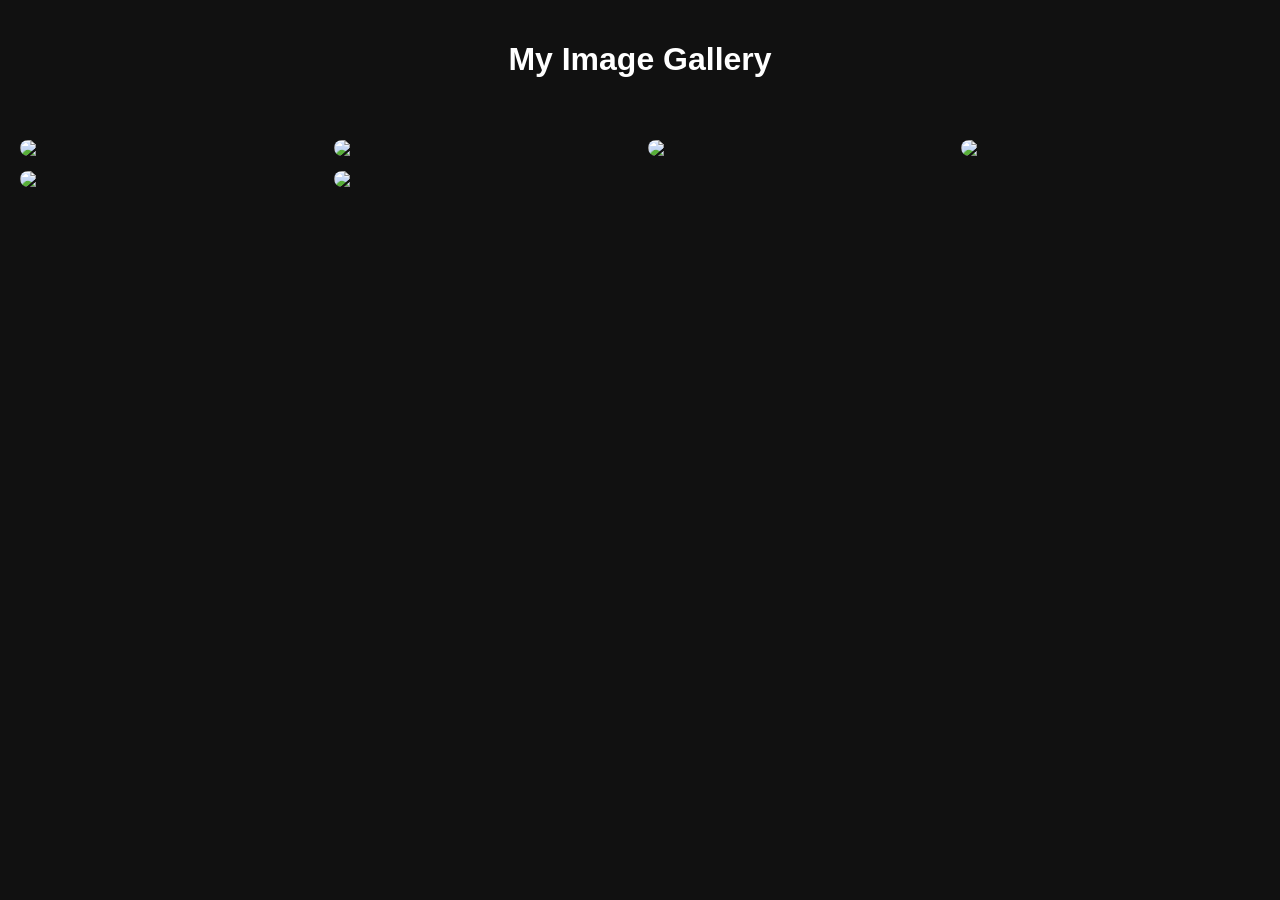
==== index.html @ fc0a10a6 "Initial project upload" ====
<!DOCTYPE html>
<html lang="en">
<head>
    <meta charset="UTF-8">
    <title>Modern Image Gallery</title>
    <link rel="stylesheet" href="style.css">
</head>
<body>

<h1>My Image Gallery</h1>

<div class="gallery">
    <img src="https://picsum.photos/id/1015/400/300">
    <img src="https://picsum.photos/id/1016/400/300">
    <img src="https://picsum.photos/id/1025/400/300">
    <img src="https://picsum.photos/id/1035/400/300">
    <img src="https://picsum.photos/id/1043/400/300">
    <img src="https://picsum.photos/id/1050/400/300">
</div>

<div class="lightbox" id="lightbox">
    <span class="close">&times;</span>
    <span class="prev">&#10094;</span>
    <img class="lightbox-img" id="lightbox-img">
    <span class="next">&#10095;</span>
</div>

<script src="script.js"></script>
</body>
</html>
---- style.css ----
body {
    margin: 0;
    font-family: Arial, sans-serif;
    background: #111;
    color: white;
    text-align: center;
}

h1 {
    padding: 20px;
}

.gallery {
    display: grid;
    grid-template-columns: repeat(auto-fit, minmax(250px, 1fr));
    gap: 15px;
    padding: 20px;
}

.gallery img {
    width: 100%;
    border-radius: 10px;
    cursor: pointer;
    transition: transform 0.3s ease, box-shadow 0.3s ease;
}

.gallery img:hover {
    transform: scale(1.05);
    box-shadow: 0 8px 20px rgba(255,255,255,0.3);
}

.lightbox {
    display: none;
    position: fixed;
    inset: 0;
    background: rgba(0,0,0,0.9);
    justify-content: center;
    align-items: center;
}

.lightbox-img {
    max-width: 80%;
    max-height: 80%;
    border-radius: 10px;
}

.close {
    position: absolute;
    top: 20px;
    right: 40px;
    font-size: 40px;
    cursor: pointer;
}

.prev, .next {
    position: absolute;
    top: 50%;
    transform: translateY(-50%);
    font-size: 50px;
    cursor: pointer;
    color: white;
    padding: 10px;
    user-select: none;
}

.prev {
    left: 30px;
}

.next {
    right: 30px;
}

.prev:hover, .next:hover {
    color: #00ffcc;
}
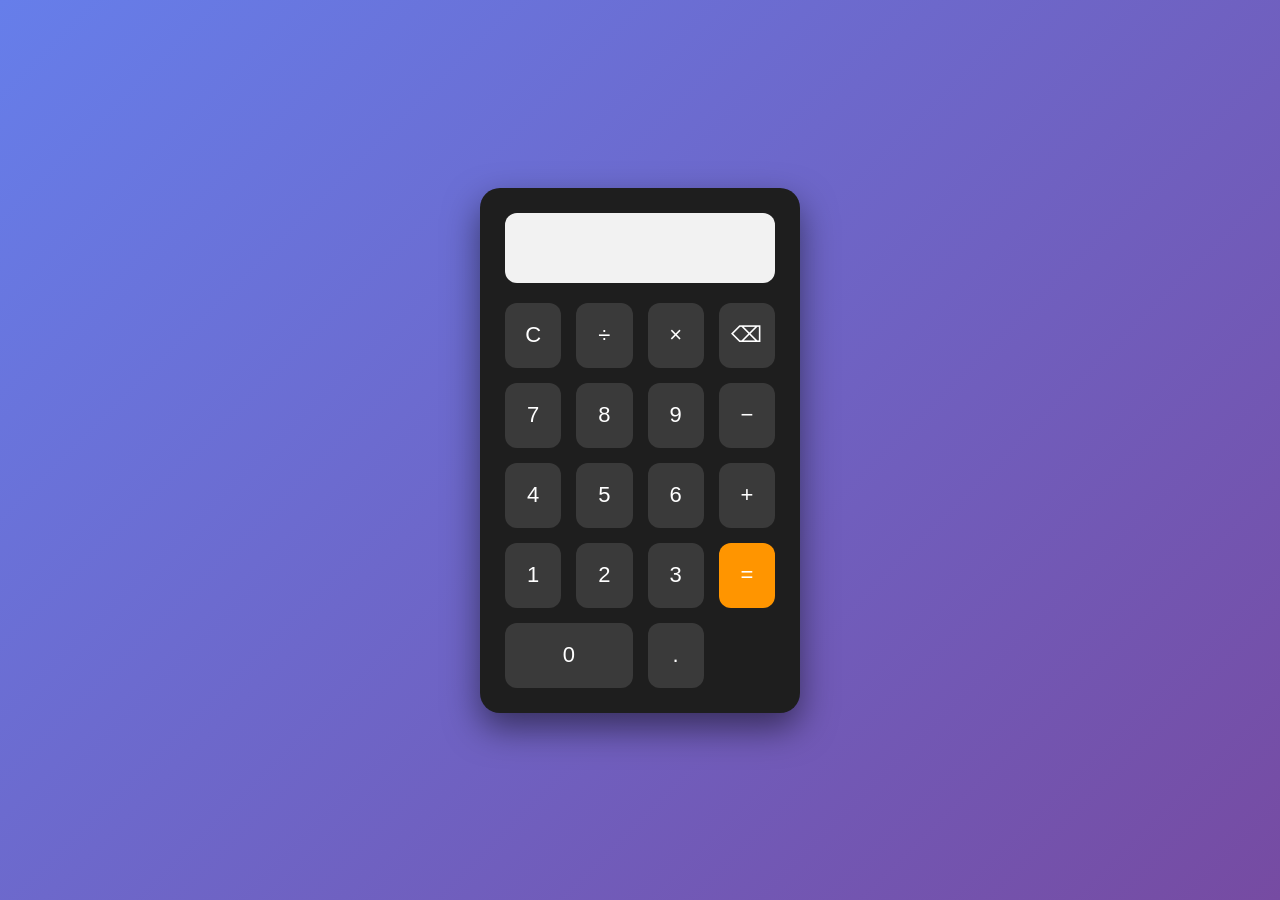
==== commit 3f61e112: "Add files via upload" ====
--- a/index.html
+++ b/index.html
@@ -2,27 +2,38 @@
 <html lang="en">
 <head>
     <meta charset="UTF-8">
-    <title>Modern Image Gallery</title>
+    <title>Calculator</title>
     <link rel="stylesheet" href="style.css">
 </head>
 <body>
 
-<h1>My Image Gallery</h1>
+<div class="calculator">
+    <input type="text" id="display" readonly>
 
-<div class="gallery">
-    <img src="https://picsum.photos/id/1015/400/300">
-    <img src="https://picsum.photos/id/1016/400/300">
-    <img src="https://picsum.photos/id/1025/400/300">
-    <img src="https://picsum.photos/id/1035/400/300">
-    <img src="https://picsum.photos/id/1043/400/300">
-    <img src="https://picsum.photos/id/1050/400/300">
-</div>
+    <div class="buttons">
+        <button onclick="clearDisplay()">C</button>
+        <button onclick="appendValue('/')">÷</button>
+        <button onclick="appendValue('*')">×</button>
+        <button onclick="deleteLast()">⌫</button>
 
-<div class="lightbox" id="lightbox">
-    <span class="close">&times;</span>
-    <span class="prev">&#10094;</span>
-    <img class="lightbox-img" id="lightbox-img">
-    <span class="next">&#10095;</span>
+        <button onclick="appendValue('7')">7</button>
+        <button onclick="appendValue('8')">8</button>
+        <button onclick="appendValue('9')">9</button>
+        <button onclick="appendValue('-')">−</button>
+
+        <button onclick="appendValue('4')">4</button>
+        <button onclick="appendValue('5')">5</button>
+        <button onclick="appendValue('6')">6</button>
+        <button onclick="appendValue('+')">+</button>
+
+        <button onclick="appendValue('1')">1</button>
+        <button onclick="appendValue('2')">2</button>
+        <button onclick="appendValue('3')">3</button>
+        <button class="equal" onclick="calculate()">=</button>
+
+        <button onclick="appendValue('0')" class="zero">0</button>
+        <button onclick="appendValue('.')">.</button>
+    </div>
 </div>
 
 <script src="script.js"></script>
--- a/style.css
+++ b/style.css
@@ -1,76 +1,68 @@
-body {
+* {
+    box-sizing: border-box;
     margin: 0;
-    font-family: Arial, sans-serif;
-    background: #111;
-    color: white;
-    text-align: center;
+    padding: 0;
 }
 
-h1 {
-    padding: 20px;
+body {
+    display: flex;
+    justify-content: center;
+    align-items: center;
+    height: 100vh;
+    background: linear-gradient(135deg, #667eea, #764ba2);
+    font-family: Arial, sans-serif;
 }
 
-.gallery {
-    display: grid;
-    grid-template-columns: repeat(auto-fit, minmax(250px, 1fr));
-    gap: 15px;
-    padding: 20px;
+.calculator {
+    background: #1e1e1e;
+    padding: 25px;
+    border-radius: 20px;
+    width: 320px;
+    box-shadow: 0 15px 35px rgba(0,0,0,0.5);
 }
 
-.gallery img {
+#display {
     width: 100%;
-    border-radius: 10px;
-    cursor: pointer;
-    transition: transform 0.3s ease, box-shadow 0.3s ease;
+    height: 70px;
+    font-size: 28px;
+    text-align: right;
+    padding: 15px;
+    border: none;
+    border-radius: 12px;
+    margin-bottom: 20px;
+    outline: none;
+    background: #f2f2f2;
 }
 
-.gallery img:hover {
-    transform: scale(1.05);
-    box-shadow: 0 8px 20px rgba(255,255,255,0.3);
+.buttons {
+    display: grid;
+    grid-template-columns: repeat(4, 1fr);
+    gap: 15px;
 }
 
-.lightbox {
-    display: none;
-    position: fixed;
-    inset: 0;
-    background: rgba(0,0,0,0.9);
-    justify-content: center;
-    align-items: center;
+button {
+    height: 65px;
+    font-size: 22px;
+    border: none;
+    border-radius: 12px;
+    cursor: pointer;
+    background: #3a3a3a;
+    color: white;
+    transition: 0.2s ease;
 }
 
-.lightbox-img {
-    max-width: 80%;
-    max-height: 80%;
-    border-radius: 10px;
+button:hover {
+    background: #555;
 }
 
-.close {
-    position: absolute;
-    top: 20px;
-    right: 40px;
-    font-size: 40px;
-    cursor: pointer;
+.equal {
+    background: #ff9500;
 }
 
-.prev, .next {
-    position: absolute;
-    top: 50%;
-    transform: translateY(-50%);
-    font-size: 50px;
-    cursor: pointer;
-    color: white;
-    padding: 10px;
-    user-select: none;
+.equal:hover {
+    background: #e08900;
 }
 
-.prev {
-    left: 30px;
-}
-
-.next {
-    right: 30px;
-}
-
-.prev:hover, .next:hover {
-    color: #00ffcc;
+.zero {
+    grid-column: span 2;
 }
